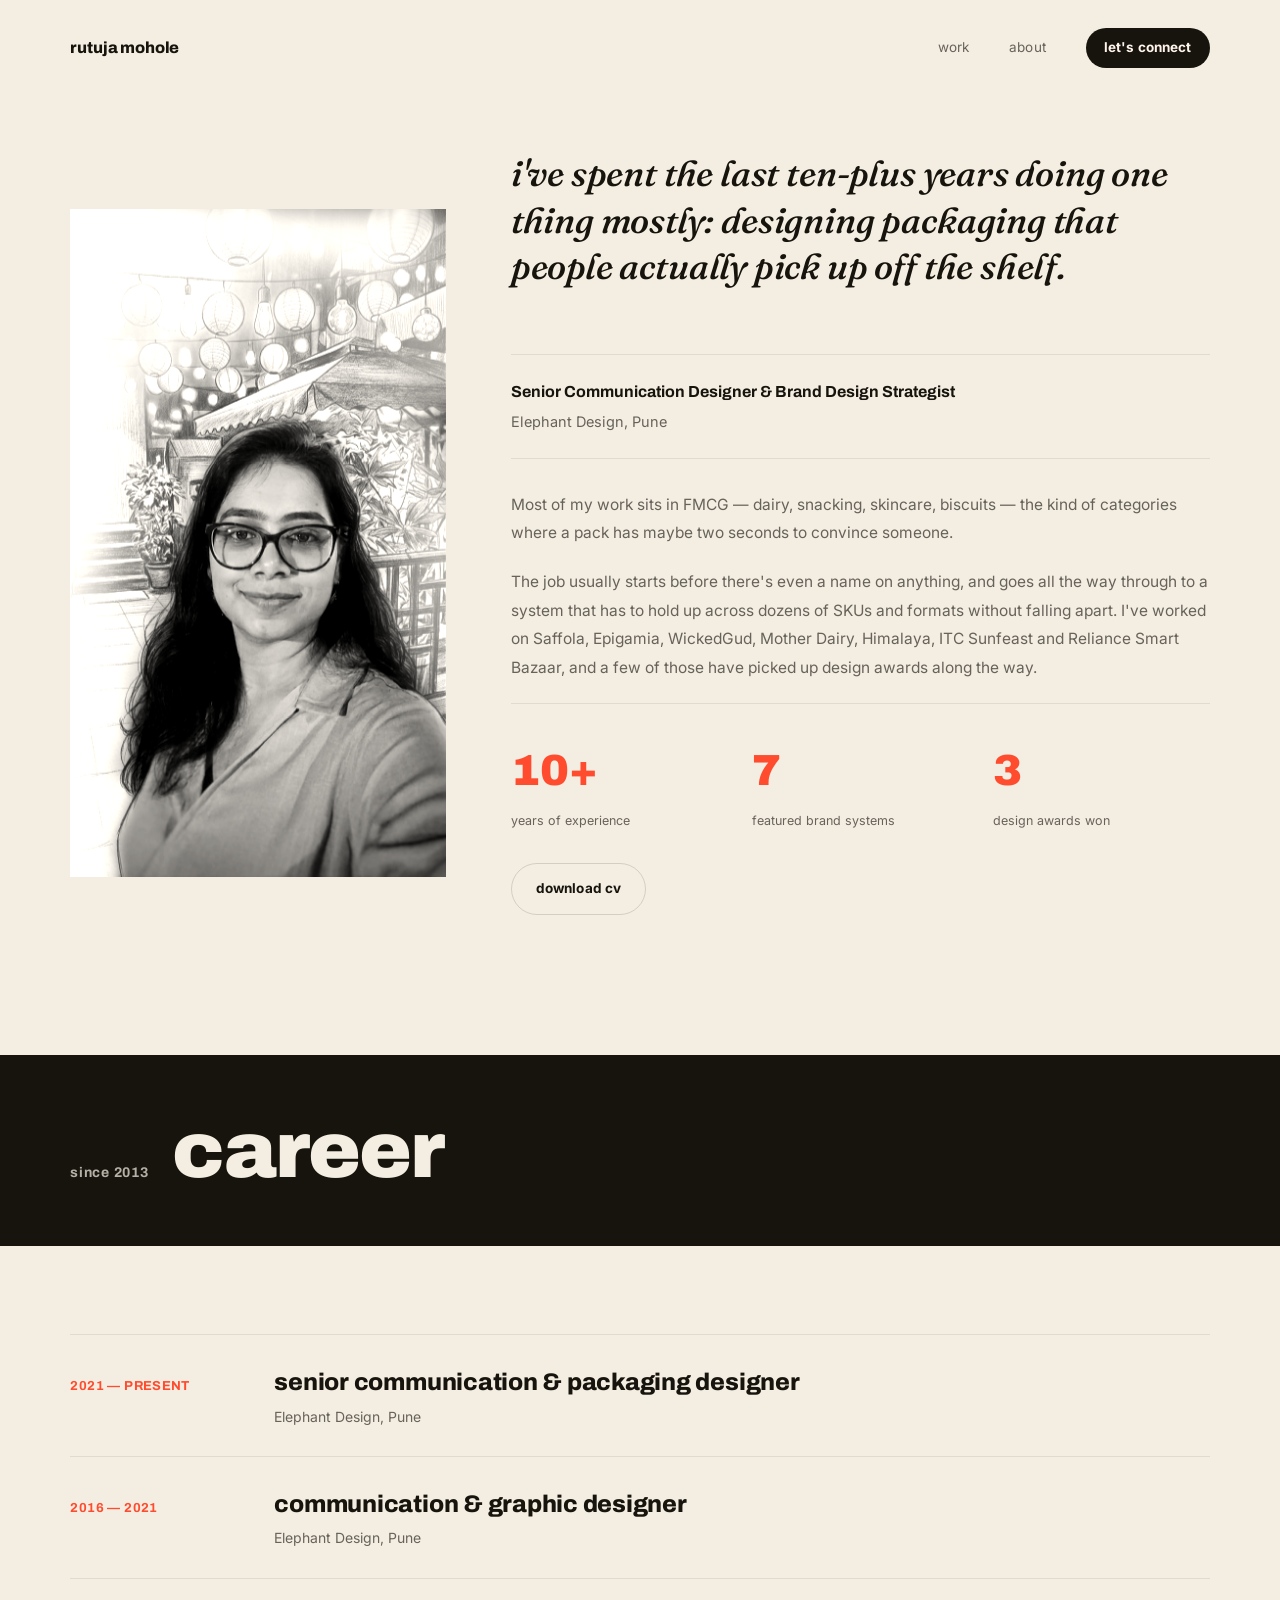
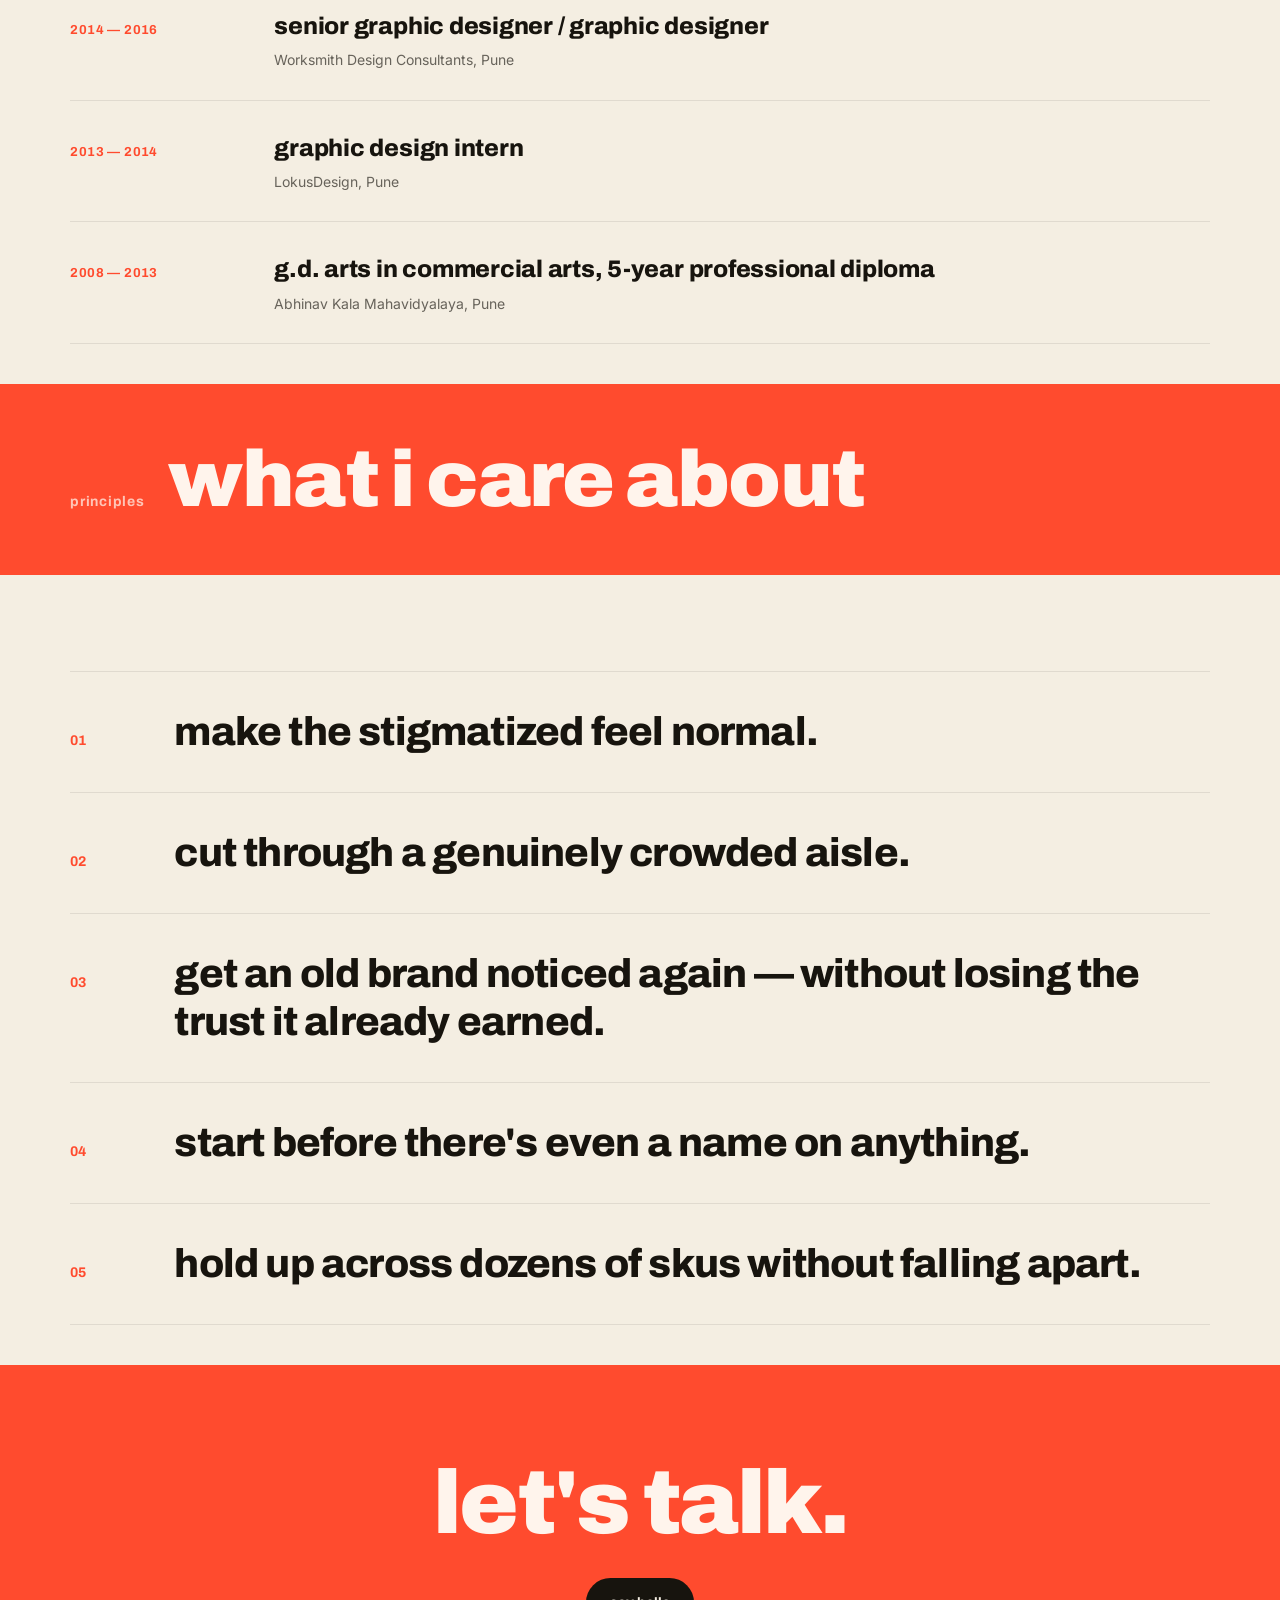
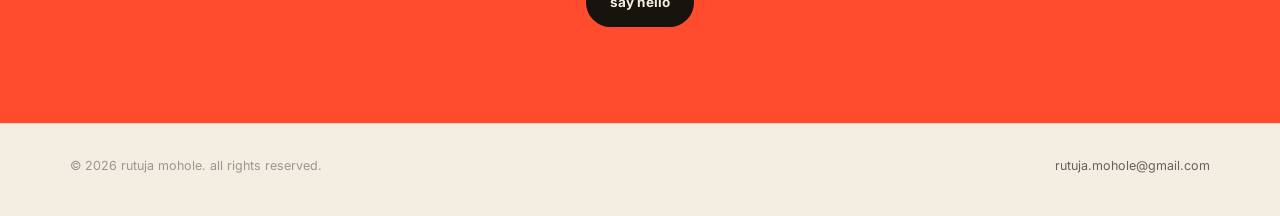
==== about.html @ f8a75605 "Initial commit: portfolio site (PWA, 7 case studies, work/about/contact) 🤖 Generated with Claude Cod" ====
<!DOCTYPE html>
<html lang="en">
<head>
<meta charset="UTF-8">
<meta name="viewport" content="width=device-width, initial-scale=1.0">
<link rel="manifest" href="/manifest.json">
<meta name="theme-color" content="#17140E">
<link rel="icon" href="/icons/favicon-32.png" sizes="32x32" type="image/png">
<link rel="icon" href="/icons/favicon-48.png" sizes="48x48" type="image/png">
<link rel="apple-touch-icon" href="/icons/apple-touch-icon.png">
<meta name="apple-mobile-web-app-capable" content="yes">
<meta name="apple-mobile-web-app-status-bar-style" content="black-translucent">
<meta name="apple-mobile-web-app-title" content="Rutuja Mohole">
<title>About — Rutuja Mohole</title>
<meta name="description" content="Rutuja Mohole is a Senior Communication Designer and Brand Design Strategist at Elephant Design, Pune — ten-plus years designing packaging people actually pick up off the shelf.">
<link rel="stylesheet" href="css/style.css">
</head>
<body>

<nav class="nav">
  <a href="index.html" class="nav-mark">Rutuja Mohole</a>
  <div class="nav-links">
    <a href="work.html">Work</a>
    <a href="about.html">About</a>
    <a href="contact.html" class="cta">Let's Connect</a>
  </div>
  <button class="nav-toggle" aria-label="Menu"><span></span><span></span><span></span></button>
</nav>
<div class="nav-backdrop"></div>

<section class="about" id="about" style="padding-top:150px;">
  <div class="wrap">
    <div class="about-grid">
      <div class="about-portrait reveal" style="aspect-ratio:768/1364;" data-parallax="0.14">
        <img src="media/images/s01_Rutuja_1.png.jpg" alt="Portrait of Rutuja Mohole">
      </div>
      <div class="about-copy">
        <p class="about-lead reveal">i've spent the last ten-plus years doing one thing mostly: designing packaging that people actually pick up off the shelf.</p>

        <div class="career-note reveal">
          <span class="role">Senior Communication Designer &amp; Brand Design Strategist</span>
          <span class="place">Elephant Design, Pune</span>
        </div>

        <div class="about-body reveal">
          <p>Most of my work sits in FMCG — dairy, snacking, skincare, biscuits — the kind of categories where a pack has maybe two seconds to convince someone.</p>
          <p>The job usually starts before there's even a name on anything, and goes all the way through to a system that has to hold up across dozens of SKUs and formats without falling apart. I've worked on Saffola, Epigamia, WickedGud, Mother Dairy, Himalaya, ITC Sunfeast and Reliance Smart Bazaar, and a few of those have picked up design awards along the way.</p>
          <div class="stat-row">
            <div>
              <div class="stat-num">10+</div>
              <div class="stat-label">years of experience</div>
            </div>
            <div>
              <div class="stat-num">7</div>
              <div class="stat-label">featured brand systems</div>
            </div>
            <div>
              <div class="stat-num">3</div>
              <div class="stat-label">design awards won</div>
            </div>
          </div>
          <a href="files/Rutuja-Mohole-CV.pdf" download class="btn btn-ghost reveal" style="margin-top:32px;">download cv</a>
        </div>
      </div>
    </div>
  </div>
</section>

<!-- ===================== CAREER TIMELINE ===================== -->
<div class="chapter-divider reveal breakout" style="--div-bg:var(--ink);--div-ink:var(--paper);">
  <div class="wrap chapter-divider-inner">
    <span class="chapter-num">since 2013</span>
    <span class="chapter-label">career</span>
  </div>
</div>

<section class="career-timeline-section">
  <div class="wrap">
    <div class="career-timeline">
      <div class="career-timeline-item reveal">
        <span class="career-years">2021 — present</span>
        <div>
          <span class="career-role">Senior Communication &amp; Packaging Designer</span>
          <span class="career-place">Elephant Design, Pune</span>
        </div>
      </div>
      <div class="career-timeline-item reveal">
        <span class="career-years">2016 — 2021</span>
        <div>
          <span class="career-role">Communication &amp; Graphic Designer</span>
          <span class="career-place">Elephant Design, Pune</span>
        </div>
      </div>
      <div class="career-timeline-item reveal">
        <span class="career-years">2014 — 2016</span>
        <div>
          <span class="career-role">Senior Graphic Designer / Graphic Designer</span>
          <span class="career-place">Worksmith Design Consultants, Pune</span>
        </div>
      </div>
      <div class="career-timeline-item reveal">
        <span class="career-years">2013 — 2014</span>
        <div>
          <span class="career-role">Graphic Design Intern</span>
          <span class="career-place">LokusDesign, Pune</span>
        </div>
      </div>
      <div class="career-timeline-item reveal">
        <span class="career-years">2008 — 2013</span>
        <div>
          <span class="career-role">G.D. Arts in Commercial Arts, 5-Year Professional Diploma</span>
          <span class="career-place">Abhinav Kala Mahavidyalaya, Pune</span>
        </div>
      </div>
    </div>
  </div>
</section>

<div class="chapter-divider reveal breakout" style="--div-bg:var(--accent);--div-ink:var(--accent-ink);">
  <div class="wrap chapter-divider-inner">
    <span class="chapter-num">principles</span>
    <span class="chapter-label">what i care about</span>
  </div>
</div>

<section class="philosophy">
  <div class="wrap">
    <div class="philosophy-list">
      <div class="philosophy-item reveal">
        <span class="philosophy-index">01</span>
        <span class="philosophy-statement">make the stigmatized feel normal.</span>
      </div>
      <div class="philosophy-item reveal">
        <span class="philosophy-index">02</span>
        <span class="philosophy-statement">cut through a genuinely crowded aisle.</span>
      </div>
      <div class="philosophy-item reveal">
        <span class="philosophy-index">03</span>
        <span class="philosophy-statement">get an old brand noticed again — without losing the trust it already earned.</span>
      </div>
      <div class="philosophy-item reveal">
        <span class="philosophy-index">04</span>
        <span class="philosophy-statement">start before there's even a name on anything.</span>
      </div>
      <div class="philosophy-item reveal">
        <span class="philosophy-index">05</span>
        <span class="philosophy-statement">hold up across dozens of SKUs without falling apart.</span>
      </div>
    </div>
  </div>
</section>

<div class="cta-band reveal">
  <div class="wrap">
    <h2 class="cta-band-title" data-kinetic>let's talk.</h2>
    <a href="contact.html" class="btn btn-primary">say hello</a>
  </div>
</div>

<footer>
  <span>© <span id="year">2026</span> Rutuja Mohole. All rights reserved.</span>
  <a href="mailto:rutuja.mohole@gmail.com">rutuja.mohole@gmail.com</a>
</footer>

<script src="js/main.js"></script>
</body>
</html>
---- css/style.css ----
/* ============ Rutuja Mohole — Portfolio ============ */
/* Editorial brand-studio system: oversized Archivo Black statements paired
   with Fraunces serif for editorial copy, on a warm-paper resting base,
   punctuated by one confident accent (vermillion) sitewide + one deep,
   saturated accent per case study. Strict grid, broken once per page.
   Minimal image chrome — the work is the hero. */

@import url('https://fonts.googleapis.com/css2?family=Archivo:wght@500;600;700;800;900&family=Fraunces:ital,opsz,wght@0,9..144,400;0,9..144,500;0,9..144,600;1,9..144,400;1,9..144,500&family=Inter:wght@400;500;600;700&display=swap');

@view-transition{ navigation: auto; }
::view-transition-old(root), ::view-transition-new(root){
  animation-duration:.55s;
  animation-timing-function:cubic-bezier(.65,0,.35,1);
}

:root{
  --paper: #F4EEE2;
  --paper-deep: #EAE1CC;
  --ink: #17140E;
  --ink-dim: rgba(23,20,14,0.64);
  --ink-faint: rgba(23,20,14,0.40);
  --line: rgba(23,20,14,0.15);
  --line-soft: rgba(23,20,14,0.09);
  --accent: #FF4B2E;
  --accent-ink: #FFF4EC;
  --on-accent: #17140E;

  --display: 'Archivo', 'Inter', -apple-system, sans-serif;
  --serif: 'Fraunces', Georgia, serif;
  --sans: 'Inter', -apple-system, BlinkMacSystemFont, 'Segoe UI', sans-serif;

  --maxw: 1360px;
  --edge: clamp(24px, 5.5vw, 80px);

  /* case-study pages override this */
  --case-accent: var(--accent);
}

*{margin:0;padding:0;box-sizing:border-box;}

html{scroll-behavior:smooth;}

body{
  background:var(--paper);
  color:var(--ink);
  font-family:var(--sans);
  font-size:16px;
  line-height:1.6;
  -webkit-font-smoothing:antialiased;
  overflow-x:hidden;
}

img{display:block;max-width:100%;height:auto;}
a{color:inherit;text-decoration:none;}

::selection{background:var(--accent);color:var(--accent-ink);}

/* Keyboard focus — visible everywhere, invisible for mouse/touch users */
a:focus-visible,
button:focus-visible{
  outline:2px solid var(--accent);
  outline-offset:3px;
  border-radius:2px;
}
.work-card:focus-visible{outline:none;}
.work-card:focus-visible .work-thumb{outline:2px solid var(--accent);outline-offset:3px;}

.wrap{
  max-width:var(--maxw);
  margin:0 auto;
  padding-left:var(--edge);
  padding-right:var(--edge);
}

/* Grid-break utility: bleed an element to the true viewport edge,
   deliberately breaking the column discipline everywhere else respects. */
.breakout{
  width:100vw;
  margin-left:calc(50% - 50vw);
  margin-right:calc(50% - 50vw);
}

.eyebrow{
  font-family:var(--sans);
  font-size:12px;
  letter-spacing:0.18em;
  text-transform:uppercase;
  color:var(--ink-faint);
  font-weight:600;
}

/* ---------- Kinetic type entrance ---------- */
.kinetic-word{display:inline-block;overflow:hidden;vertical-align:top;}
.kinetic-word .kinetic-inner{
  display:inline-block;
  transform:translateY(112%);
  transition:transform .95s cubic-bezier(.16,.84,.44,1);
  will-change:transform;
}
.kinetic.in .kinetic-word:nth-child(1) .kinetic-inner{transition-delay:.02s;}
.kinetic.in .kinetic-word:nth-child(2) .kinetic-inner{transition-delay:.08s;}
.kinetic.in .kinetic-word:nth-child(3) .kinetic-inner{transition-delay:.14s;}
.kinetic.in .kinetic-word:nth-child(4) .kinetic-inner{transition-delay:.20s;}
.kinetic.in .kinetic-word:nth-child(5) .kinetic-inner{transition-delay:.26s;}
.kinetic.in .kinetic-word:nth-child(6) .kinetic-inner{transition-delay:.32s;}
.kinetic.in .kinetic-word:nth-child(7) .kinetic-inner{transition-delay:.38s;}
.kinetic.in .kinetic-word:nth-child(8) .kinetic-inner{transition-delay:.44s;}
.kinetic.in .kinetic-word:nth-child(9) .kinetic-inner{transition-delay:.50s;}
.kinetic.in .kinetic-word .kinetic-inner{transform:translateY(0);}

/* ---------- Nav ---------- */
.nav{
  position:fixed;
  top:0;left:0;right:0;
  z-index:100;
  display:flex;
  align-items:center;
  justify-content:space-between;
  padding:28px var(--edge);
  transition:background .35s ease, border-color .35s ease, padding .35s ease;
  border-bottom:1px solid transparent;
}
.nav.scrolled{
  background:rgba(244,238,226,0.88);
  backdrop-filter:blur(14px);
  -webkit-backdrop-filter:blur(14px);
  border-bottom-color:var(--line);
  padding-top:18px;
  padding-bottom:18px;
}
.nav-mark{
  font-family:var(--display);
  font-size:16px;
  font-weight:800;
  letter-spacing:-0.01em;
  text-transform:lowercase;
}
.nav-links{
  display:flex;
  gap:40px;
  align-items:center;
}
.nav-links a{
  font-size:13.5px;
  letter-spacing:0.01em;
  text-transform:lowercase;
  color:var(--ink-dim);
  position:relative;
  padding:4px 0;
  transition:color .25s ease;
}
.nav-links a:hover{color:var(--ink);}
.nav-links a.cta{
  color:var(--accent-ink);
  font-weight:700;
  background:var(--ink);
  padding:9px 18px;
  border-radius:100px;
  transition:background .25s ease, transform .25s ease;
}
.nav-links a.cta:hover{background:var(--accent);transform:translateY(-1px);}
.nav-toggle{display:none;}

/* ---------- Hero ---------- */
.hero{
  position:relative;
  padding-top:196px;
  padding-bottom:88px;
  overflow:hidden;
}
.hero .wrap{
  display:flex;
  flex-direction:column;
}
.hero-copy .eyebrow{margin-bottom:26px;}
.hero-name{
  font-family:var(--display);
  font-weight:900;
  text-transform:lowercase;
  font-size:clamp(64px, 13vw, 208px);
  line-height:0.84;
  letter-spacing:-0.035em;
  margin-bottom:44px;
  /* grid-break #1: the wordmark bleeds past the column that governs
     every other element on the page. */
}
.hero-name em{font-style:normal;color:var(--accent);}
.hero-tagline-row{
  display:flex;
  justify-content:space-between;
  align-items:flex-end;
  gap:32px;
  flex-wrap:wrap;
  padding-bottom:8px;
}
.hero-role{
  font-size:clamp(15px, 1.5vw, 18px);
  color:var(--ink);
  max-width:34ch;
}
.hero-intro{
  font-family:var(--serif);
  font-style:italic;
  font-size:clamp(17px, 1.7vw, 21px);
  color:var(--ink-dim);
  max-width:32ch;
  line-height:1.5;
  text-align:right;
}
.hero-actions{
  display:flex;
  gap:16px;
  align-items:center;
  flex-wrap:wrap;
}
.btn{
  display:inline-flex;
  align-items:center;
  gap:8px;
  font-size:13.5px;
  font-weight:700;
  letter-spacing:0.01em;
  text-transform:lowercase;
  padding:14px 24px;
  border-radius:100px;
  transition:background .25s ease, color .25s ease, transform .25s ease, border-color .25s ease;
}
.btn-primary{background:var(--ink);color:var(--paper);}
.btn-primary:hover{background:var(--accent);color:var(--accent-ink);transform:translateY(-1px);}
.btn-ghost{background:transparent;color:var(--ink);border:1px solid var(--line);}
.btn-ghost:hover{border-color:var(--ink);}

.scroll-cue{display:none;}

/* ---------- Logos strip ---------- */
.logos{
  padding:64px 0;
  border-top:1px solid var(--line-soft);
  border-bottom:1px solid var(--line-soft);
}
.logos .wrap > p{
  text-align:center;
  margin-bottom:32px;
}
.logo-grid{
  display:grid;
  grid-template-columns:repeat(6, 1fr);
  gap:0;
  align-items:center;
  justify-items:center;
}
.logo-grid img{
  filter:grayscale(1) brightness(1.5) contrast(0.9);
  opacity:0.5;
  max-height:34px;
  width:auto;
  transition:opacity .3s ease, filter .3s ease;
}
.logo-grid img:hover{opacity:0.9;filter:grayscale(0) brightness(1);}

/* ---------- Chapter dividers (full-bleed color-blocked section breaks) --- */
.chapter-divider{
  background:var(--div-bg, var(--accent));
  color:var(--div-ink, var(--accent-ink));
  padding:56px 0;
  overflow:hidden;
}
.chapter-divider-inner{
  display:flex;
  align-items:baseline;
  gap:24px;
  flex-wrap:wrap;
}
.chapter-num{
  font-family:var(--display);
  font-weight:700;
  font-size:14px;
  letter-spacing:0.05em;
  opacity:0.72;
}
.chapter-label{
  font-family:var(--display);
  font-weight:900;
  text-transform:lowercase;
  font-size:clamp(38px, 6.2vw, 92px);
  line-height:1;
  letter-spacing:-0.02em;
}

/* ---------- Section shells ---------- */
section{position:relative;}
.section-head{
  display:flex;
  justify-content:space-between;
  align-items:flex-end;
  gap:24px;
  margin-bottom:56px;
  flex-wrap:wrap;
}
.section-title{
  font-family:var(--display);
  font-weight:900;
  text-transform:lowercase;
  font-size:clamp(34px, 4.6vw, 60px);
  letter-spacing:-0.025em;
  line-height:1.0;
}
.section-sub{
  font-family:var(--serif);
  font-style:italic;
  color:var(--ink-dim);
  max-width:42ch;
  font-size:17px;
  line-height:1.5;
}

/* ---------- Work grid (masonry) ---------- */
.work-index{padding:88px 0 40px;}
.work-grid{
  column-count:2;
  column-gap:32px;
}
.work-card{
  display:block;
  break-inside:avoid;
  margin-bottom:52px;
  cursor:pointer;
}
.work-thumb{
  position:relative;
  width:100%;
  overflow:hidden;
  background:var(--paper-deep);
}
.work-thumb img{
  width:100%;height:100%;object-fit:cover;
  transition:transform .7s cubic-bezier(.16,.84,.44,1);
}
.work-card:hover .work-thumb img{transform:scale(1.035);}
.work-cap{
  display:flex;
  justify-content:space-between;
  align-items:baseline;
  gap:16px;
  margin-top:16px;
  padding-bottom:16px;
  border-bottom:1px solid var(--line-soft);
}
.work-title{
  font-family:var(--display);
  font-weight:700;
  font-size:16px;
  text-transform:lowercase;
  color:var(--ink);
  display:inline-flex;
  align-items:center;
  gap:8px;
}
.work-title::after{
  content:'→';
  opacity:0;
  transform:translateX(-4px);
  transition:opacity .25s ease, transform .25s ease;
  color:var(--accent);
}
.work-card:hover .work-title::after{opacity:1;transform:translateX(0);}
.work-role{
  font-size:12px;
  color:var(--ink-faint);
  text-align:right;
  white-space:nowrap;
}
.work-num{display:none;}
.work-tags{display:none;}
.work-main{display:contents;}

/* ---------- Case study ---------- */
.case{
  padding:0;
}
.case-continued{
  padding:64px 0 140px;
}
.case-head{
  display:grid;
  grid-template-columns:1fr 1fr;
  gap:60px;
  margin-bottom:72px;
}
.case-id{
  display:flex;align-items:center;gap:14px;
  margin-bottom:28px;
}
.case-id .num{
  font-family:var(--display);
  font-size:14px;
  font-weight:700;
  color:var(--case-accent, var(--accent));
}
.case-meta{
  display:flex;
  gap:10px;
  flex-wrap:wrap;
  margin-bottom:24px;
}
.case-title{
  font-family:var(--display);
  font-weight:900;
  text-transform:lowercase;
  font-size:clamp(38px, 5.6vw, 76px);
  line-height:0.98;
  letter-spacing:-0.03em;
  margin-bottom:22px;
}
.case-company{
  color:var(--ink-dim);
  font-size:14.5px;
  margin-bottom:8px;
}
.case-award{
  display:inline-flex;
  align-items:center;
  gap:8px;
  font-size:12.5px;
  font-weight:600;
  color:var(--case-accent, var(--accent));
  border:1px solid currentColor;
  padding:7px 14px;
  border-radius:100px;
  margin-top:14px;
}
.case-facts{
  display:grid;
  grid-template-columns:1fr 1fr;
  gap:24px;
  align-content:start;
}
.fact-label{
  font-size:11.5px;
  letter-spacing:0.1em;
  text-transform:uppercase;
  color:var(--ink-faint);
  margin-bottom:8px;
}
.fact-value{
  font-size:15px;
  color:var(--ink);
  line-height:1.5;
}

.case-copy{
  display:grid;
  grid-template-columns:1fr 1fr;
  gap:64px;
  margin-bottom:72px;
  padding-top:52px;
  border-top:1px solid var(--line-soft);
}
.copy-block h4{
  font-family:var(--display);
  font-weight:800;
  text-transform:lowercase;
  font-size:17px;
  margin-bottom:16px;
  color:var(--case-accent, var(--accent));
}
.copy-block p{
  font-family:var(--serif);
  color:var(--ink);
  font-size:18px;
  line-height:1.6;
}

.case-media{
  margin-bottom:72px;
}
.media-row{
  display:grid;
  align-items:start;
  gap:24px;
  margin-bottom:24px;
}
.media-row.g1{grid-template-columns:1fr;}
.media-row.g2{grid-template-columns:1fr 1fr;}
.media-row.g3{grid-template-columns:1fr 1fr 1fr;}
.media-row.g2-wide{grid-template-columns:1.4fr 1fr;}
.media-item{
  overflow:hidden;
  background:var(--paper-deep);
}
.media-item img, .media-item video{
  width:100%;height:100%;object-fit:cover;
  display:block;
}
.media-item.tall{aspect-ratio: 4/5;}
.media-item.wide{aspect-ratio: 16/9;}
.media-item.square{aspect-ratio: 1/1;}
.media-item.portrait{max-width:380px;margin:0 auto;}
/* grid-break: one hero image per case study bleeds edge-to-edge, like a
   magazine spread's opening plate — true viewport-width, no gutter. */
.media-row.breakout{
  width:100vw;
  margin-left:calc(50% - 50vw);
  margin-right:calc(50% - 50vw);
}
.media-cap{
  font-family:var(--sans);
  font-size:11.5px;
  letter-spacing:0.03em;
  text-transform:uppercase;
  font-weight:600;
  color:var(--ink-faint);
  margin-top:12px;
}

.case-system{
  padding-top:56px;
  display:grid;
  grid-template-columns:0.6fr 1.4fr;
  gap:64px;
}
.system-list{
  display:flex;
  flex-direction:column;
  gap:26px;
}
.system-item{
  padding-left:24px;
  border-left:2px solid var(--case-accent, var(--accent));
  position:relative;
}
.system-item strong{
  display:block;
  font-family:var(--display);
  color:var(--ink);
  font-weight:700;
  font-size:15.5px;
  margin-bottom:7px;
}
.system-item span{
  color:var(--ink-dim);
  font-size:14.5px;
  line-height:1.7;
}

.case-footer{
  display:flex;
  justify-content:space-between;
  align-items:center;
  margin-top:64px;
  padding-top:28px;
  border-top:1px solid var(--line-soft);
}
.case-footer a{
  font-size:13.5px;
  font-weight:600;
  text-transform:lowercase;
  color:var(--ink-dim);
  display:inline-flex;align-items:center;gap:8px;
  transition:color .2s ease;
}
.case-footer a:hover{color:var(--case-accent, var(--accent));}

/* ---------- About ---------- */
.about{padding:0 0 140px;}
.about-grid{
  display:grid;
  grid-template-columns:0.7fr 1.3fr;
  gap:64px;
  align-items:start;
}
.about-portrait{
  overflow:hidden;
  background:var(--paper-deep);
}
.about-portrait img{
  width:100%;height:100%;object-fit:cover;
  filter:grayscale(1) sepia(0.12) contrast(1.08) brightness(1.02);
}
.about-copy{
  display:flex;
  flex-direction:column;
}
.about-lead{
  font-family:var(--serif);
  font-style:italic;
  font-weight:500;
  font-size:clamp(24px, 2.8vw, 36px);
  line-height:1.3;
  letter-spacing:-0.005em;
  margin-bottom:32px;
}
.about-body p{
  color:var(--ink-dim);
  font-size:15.5px;
  line-height:1.85;
  margin-bottom:20px;
}
.stat-row{
  display:grid;
  grid-template-columns:repeat(3,1fr);
  gap:24px;
  margin-top:16px;
  padding-top:32px;
  border-top:1px solid var(--line-soft);
}
.stat-num{
  font-family:var(--display);
  font-weight:900;
  font-size:clamp(30px,3.4vw,44px);
  color:var(--accent);
  margin-bottom:6px;
}
.stat-label{
  font-size:12.5px;
  text-transform:lowercase;
  color:var(--ink-dim);
}

/* ---------- Contact ---------- */
.contact{
  padding:0 0 110px;
  text-align:center;
}
.contact-title{
  font-family:var(--display);
  font-weight:900;
  text-transform:lowercase;
  font-size:clamp(48px, 9.5vw, 148px);
  line-height:0.9;
  letter-spacing:-0.035em;
  margin-bottom:32px;
}
.contact-title em{font-style:normal;color:var(--accent);}
.contact-sub{
  font-family:var(--serif);
  font-style:italic;
  color:var(--ink-dim);
  max-width:44ch;
  margin:0 auto 48px;
  font-size:19px;
  line-height:1.5;
}
.contact-links{
  display:flex;
  gap:18px;
  justify-content:center;
  flex-wrap:wrap;
  margin-bottom:20px;
}
.contact-email{
  font-family:var(--display);
  font-weight:700;
  font-size:clamp(19px,2.2vw,26px);
  border-bottom:2px solid var(--ink);
  padding-bottom:6px;
  transition:border-color .3s ease, color .3s ease;
}
.contact-email:hover{border-color:var(--accent);color:var(--accent);}

footer{
  padding:32px var(--edge) 40px;
  display:flex;
  justify-content:space-between;
  align-items:center;
  border-top:1px solid var(--line-soft);
  color:var(--ink-faint);
  font-size:12.5px;
  text-transform:lowercase;
  flex-wrap:wrap;
  gap:12px;
}
footer a{color:var(--ink-dim);}
footer a:hover{color:var(--ink);}

/* ---------- Positioning strip (full-bleed statement band) ---------- */
.positioning-strip{
  background:var(--ink);
  color:var(--paper);
  padding:72px 0;
}
.positioning-strip p{
  font-family:var(--serif);
  font-style:italic;
  font-weight:500;
  font-size:clamp(22px, 3.2vw, 42px);
  line-height:1.35;
  max-width:22ch;
}

/* ---------- Selected work — large full-bleed single-column tiles ---------- */
.featured-work{padding:96px 0 40px;}
.featured-list{display:flex;flex-direction:column;gap:88px;}
.featured-item{display:block;}
.featured-thumb{
  overflow:hidden;
  background:var(--paper-deep);
  margin-bottom:20px;
}
.featured-thumb img{
  width:100%;height:100%;object-fit:cover;
  transition:transform .8s cubic-bezier(.16,.84,.44,1);
}
.featured-item:hover .featured-thumb img{transform:scale(1.02);}
.featured-cap{
  display:flex;
  justify-content:space-between;
  align-items:baseline;
  gap:20px;
  flex-wrap:wrap;
}
.featured-title{
  font-family:var(--display);
  font-weight:900;
  text-transform:lowercase;
  font-size:clamp(24px, 3vw, 40px);
  letter-spacing:-0.02em;
  display:inline-flex;align-items:center;gap:14px;
}
.featured-title::after{
  content:'→';
  color:var(--accent);
  opacity:0;
  transform:translateX(-6px);
  transition:opacity .25s ease, transform .25s ease;
}
.featured-item:hover .featured-title::after{opacity:1;transform:translateX(0);}
.featured-outcome{
  font-family:var(--serif);
  font-style:italic;
  color:var(--ink-dim);
  font-size:16px;
  max-width:38ch;
  text-align:right;
}
.view-all-work{
  display:inline-flex;
  align-items:center;
  gap:10px;
  margin-top:56px;
  font-family:var(--display);
  font-weight:700;
  text-transform:lowercase;
  font-size:15px;
}
.view-all-work::after{content:'→';color:var(--accent);transition:transform .2s ease;}
.view-all-work:hover::after{transform:translateX(4px);}

/* ---------- Philosophy statements (big type principles) ---------- */
.philosophy{padding:96px 0 40px;}
.philosophy-list{
  display:flex;
  flex-direction:column;
}
.philosophy-item{
  display:grid;
  grid-template-columns:80px 1fr;
  gap:24px;
  padding:36px 0;
  border-top:1px solid var(--line-soft);
  align-items:baseline;
}
.philosophy-list .philosophy-item:last-child{border-bottom:1px solid var(--line-soft);}
.philosophy-index{
  font-family:var(--display);
  font-weight:700;
  font-size:14px;
  color:var(--case-accent, var(--accent));
}
.philosophy-statement{
  font-family:var(--display);
  font-weight:800;
  text-transform:lowercase;
  font-size:clamp(24px, 3.4vw, 40px);
  letter-spacing:-0.02em;
  line-height:1.2;
}

/* ---------- Work index (dedicated page) outcome captions ---------- */
.work-outcome{
  font-family:var(--serif);
  font-style:italic;
  color:var(--ink-dim);
  font-size:14.5px;
  margin-top:6px;
  display:block;
}

/* ---------- About page: career note ---------- */
.career-note{
  display:flex;
  flex-direction:column;
  gap:6px;
  padding:24px 0;
  margin:32px 0;
  border-top:1px solid var(--line-soft);
  border-bottom:1px solid var(--line-soft);
}
.career-note .role{font-family:var(--display);font-weight:700;font-size:16px;}
.career-note .place{color:var(--ink-dim);font-size:14.5px;}

/* ---------- About page: condensed career timeline ---------- */
.career-timeline-section{padding:88px 0 40px;}
.career-timeline{display:flex;flex-direction:column;}
.career-timeline-item{
  display:grid;
  grid-template-columns:180px 1fr;
  gap:24px;
  padding:28px 0;
  border-top:1px solid var(--line-soft);
  align-items:baseline;
}
.career-timeline .career-timeline-item:last-child{border-bottom:1px solid var(--line-soft);}
.career-years{
  font-family:var(--display);
  font-weight:700;
  font-size:13px;
  letter-spacing:0.03em;
  color:var(--accent);
  text-transform:uppercase;
}
.career-role{
  display:block;
  font-family:var(--display);
  font-weight:800;
  text-transform:lowercase;
  font-size:clamp(18px, 2vw, 24px);
  letter-spacing:-0.01em;
  margin-bottom:4px;
}
.career-place{display:block;color:var(--ink-dim);font-size:14px;}

/* ---------- Final CTA band (full-bleed, high contrast) ---------- */
.cta-band{
  background:var(--accent);
  color:var(--accent-ink);
  padding:96px 0;
  text-align:center;
}
.cta-band-title{
  font-family:var(--display);
  font-weight:900;
  text-transform:lowercase;
  font-size:clamp(40px, 7vw, 96px);
  line-height:0.94;
  letter-spacing:-0.03em;
  margin-bottom:32px;
}
.cta-band .btn-primary{background:var(--ink);color:var(--paper);}
.cta-band .btn-primary:hover{background:var(--paper);color:var(--ink);}

/* ---------- reveal animation ---------- */
.reveal{
  opacity:0;
  transform:translateY(30px);
  transition:opacity .85s cubic-bezier(.16,.84,.44,1), transform .85s cubic-bezier(.16,.84,.44,1);
}
.reveal.in{opacity:1;transform:translateY(0);}

/* ---------- parallax ---------- */
[data-parallax]{will-change:transform;}

/* ---------- Responsive ---------- */
@media (max-width: 980px){
  .nav-backdrop{
    position:fixed;
    inset:0;
    background:rgba(23,20,14,0.32);
    opacity:0;
    pointer-events:none;
    transition:opacity .35s ease;
    z-index:99;
  }
  .nav-backdrop.open{opacity:1;pointer-events:auto;}
  .nav-links{
    position:fixed;
    top:0;right:0;bottom:0;
    height:100vh;
    height:100dvh;
    width:min(320px,80vw);
    background:var(--ink);
    flex-direction:column;
    justify-content:center;
    align-items:flex-start;
    padding:40px;
    gap:22px;
    transform:translateX(100%);
    transition:transform .4s cubic-bezier(.16,.84,.44,1);
    box-shadow:-24px 0 60px rgba(23,20,14,0.18);
    z-index:105;
  }
  .nav-links.open{transform:translateX(0);}
  .nav-links a{
    color:rgba(244,238,226,0.7);
    font-family:var(--display);
    font-weight:700;
    font-size:20px;
  }
  .nav-links a:hover{color:var(--paper);}
  .nav-links a.cta{
    background:var(--accent);
    color:var(--accent-ink);
    font-size:14px;
  }
  .nav-links a.cta:hover{background:var(--paper);color:var(--ink);}
  .nav-toggle{
    display:flex;
    flex-direction:column;
    justify-content:center;
    gap:5px;
    width:26px;
    height:26px;
    z-index:110;
    background:transparent;
    border:none;
    padding:0;
    cursor:pointer;
    appearance:none;
    -webkit-appearance:none;
  }
  .nav-toggle span{height:1.5px;width:100%;background:var(--ink);display:block;transition:background .2s ease;}
  .nav-links.open ~ .nav-toggle span{background:var(--paper);}

  .hero{padding-top:150px;}
  .hero-tagline-row{flex-direction:column;align-items:flex-start;gap:16px;}
  .hero-intro{text-align:left;}
  .logo-grid{grid-template-columns:repeat(3,1fr);row-gap:28px;}
  .work-grid{column-count:1;}
  .chapter-label{font-size:clamp(30px,10vw,52px);}
  .case-head{grid-template-columns:1fr;gap:30px;}
  .case-copy{grid-template-columns:1fr;gap:34px;}
  .case-system{grid-template-columns:1fr;gap:30px;}
  .media-row.g2,.media-row.g3,.media-row.g2-wide{grid-template-columns:1fr;}
  .about-grid{grid-template-columns:1fr;gap:36px;}
  .about-portrait{max-width:280px;}
  .stat-row{grid-template-columns:1fr 1fr;}
  .featured-cap{flex-direction:column;align-items:flex-start;gap:8px;}
  .featured-outcome{text-align:left;}
  .philosophy-item{grid-template-columns:1fr;gap:8px;}
  .career-timeline-item{grid-template-columns:1fr;gap:6px;}
}
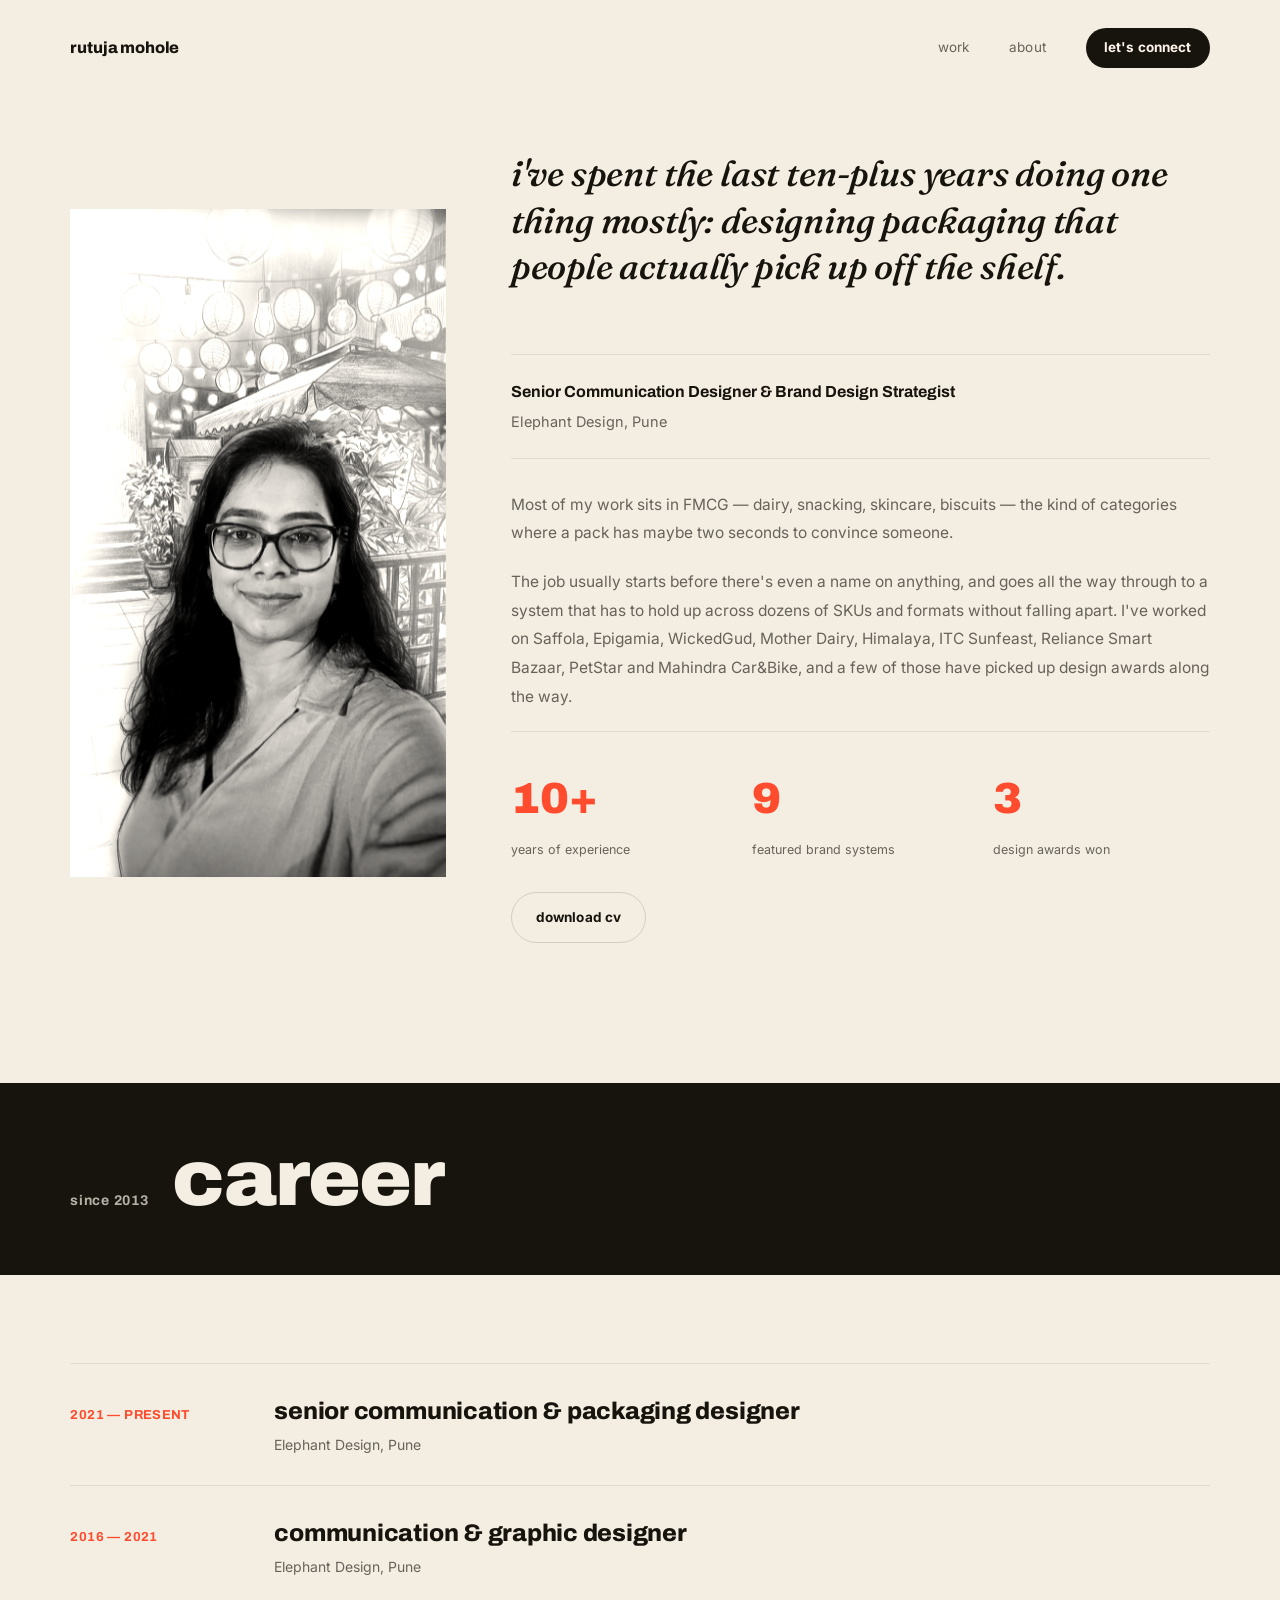
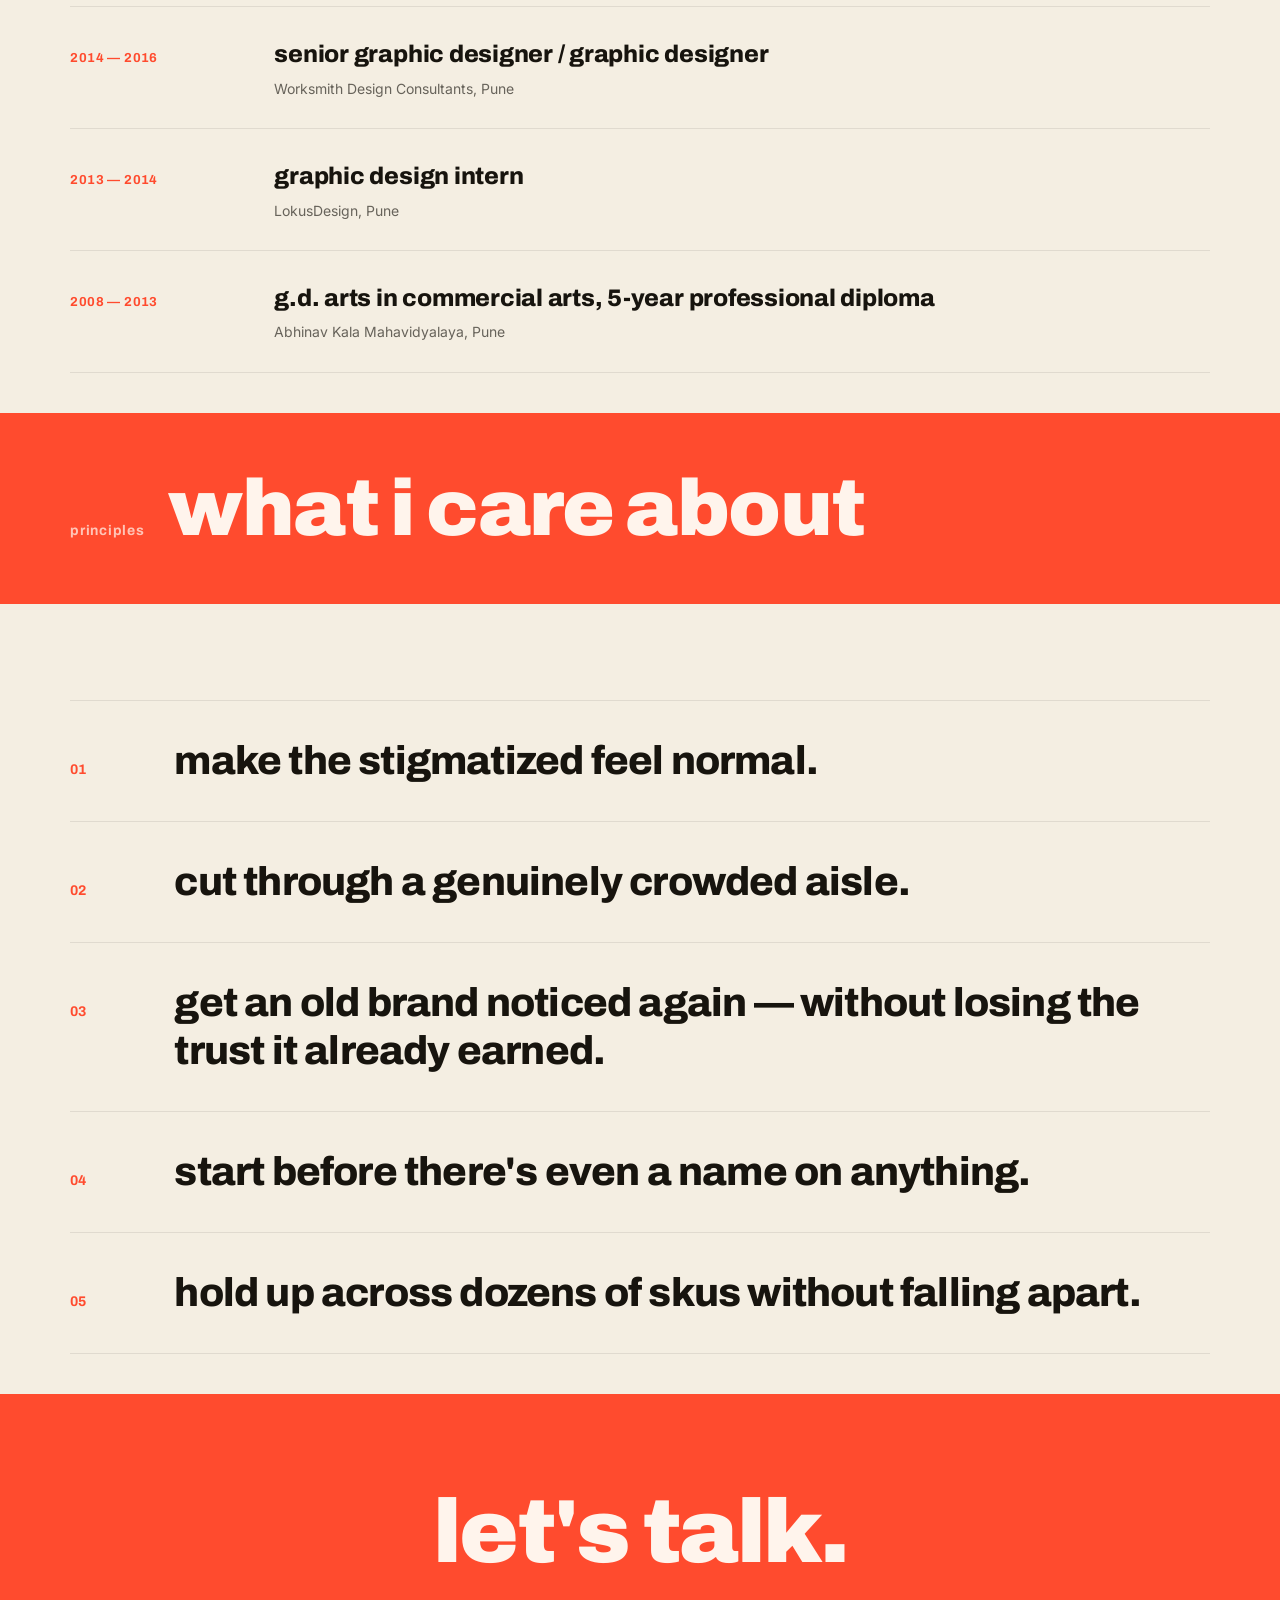
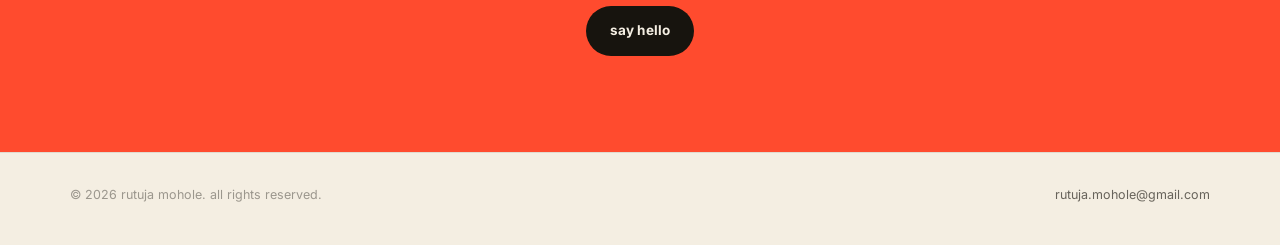
==== commit 28aff2fe: "Add PetStar and Mahindra Car&Bike case studies (now 9 total) - PetStar: packaging + system design fo" ====
--- a/about.html
+++ b/about.html
@@ -44,14 +44,14 @@
 
         <div class="about-body reveal">
           <p>Most of my work sits in FMCG — dairy, snacking, skincare, biscuits — the kind of categories where a pack has maybe two seconds to convince someone.</p>
-          <p>The job usually starts before there's even a name on anything, and goes all the way through to a system that has to hold up across dozens of SKUs and formats without falling apart. I've worked on Saffola, Epigamia, WickedGud, Mother Dairy, Himalaya, ITC Sunfeast and Reliance Smart Bazaar, and a few of those have picked up design awards along the way.</p>
+          <p>The job usually starts before there's even a name on anything, and goes all the way through to a system that has to hold up across dozens of SKUs and formats without falling apart. I've worked on Saffola, Epigamia, WickedGud, Mother Dairy, Himalaya, ITC Sunfeast, Reliance Smart Bazaar, PetStar and Mahindra Car&Bike, and a few of those have picked up design awards along the way.</p>
           <div class="stat-row">
             <div>
               <div class="stat-num">10+</div>
               <div class="stat-label">years of experience</div>
             </div>
             <div>
-              <div class="stat-num">7</div>
+              <div class="stat-num">9</div>
               <div class="stat-label">featured brand systems</div>
             </div>
             <div>
--- a/css/style.css
+++ b/css/style.css
@@ -371,6 +371,40 @@
   white-space:nowrap;
 }
 .work-num{display:none;}
+
+/* Discipline category pills — packaging design / identity design / retail */
+.category-tags{
+  display:flex;
+  gap:6px;
+  flex-wrap:wrap;
+  margin-top:10px;
+}
+.category-tag{
+  font-family:var(--sans);
+  font-size:10.5px;
+  letter-spacing:0.05em;
+  text-transform:uppercase;
+  font-weight:700;
+  padding:5px 11px 5px 9px;
+  border-radius:100px;
+  border:1px solid var(--cat-color, var(--line));
+  color:var(--cat-color, var(--ink-dim));
+  white-space:nowrap;
+  display:inline-flex;
+  align-items:center;
+  gap:6px;
+}
+.category-tag::before{
+  content:'';
+  width:6px;height:6px;
+  border-radius:50%;
+  background:var(--cat-color, var(--ink-faint));
+  flex-shrink:0;
+}
+/* One distinct color per discipline, so the tags read apart at a glance */
+.category-tag.cat-packaging{--cat-color:#B7791F;}
+.category-tag.cat-identity{--cat-color:#3550C9;}
+.category-tag.cat-retail{--cat-color:#1F7A5C;}
 .work-tags{display:none;}
 .work-main{display:contents;}
 
@@ -416,6 +450,15 @@
   color:var(--ink-dim);
   font-size:14.5px;
   margin-bottom:8px;
+}
+.case-dek{
+  font-family:var(--serif);
+  font-style:italic;
+  color:var(--ink-dim);
+  font-size:17px;
+  line-height:1.5;
+  max-width:38ch;
+  margin-bottom:20px;
 }
 .case-award{
   display:inline-flex;
@@ -552,14 +595,23 @@
   border-top:1px solid var(--line-soft);
 }
 .case-footer a{
-  font-size:13.5px;
-  font-weight:600;
-  text-transform:lowercase;
-  color:var(--ink-dim);
+  font-size:13px;
+  font-weight:700;
+  font-family:var(--display);
+  text-transform:lowercase;
+  color:var(--ink);
   display:inline-flex;align-items:center;gap:8px;
-  transition:color .2s ease;
-}
-.case-footer a:hover{color:var(--case-accent, var(--accent));}
+  padding:12px 20px;
+  border-radius:100px;
+  border:1px solid var(--line);
+  transition:background .2s ease, color .2s ease, border-color .2s ease, transform .2s ease;
+}
+.case-footer a:hover{
+  background:var(--case-accent, var(--accent));
+  border-color:var(--case-accent, var(--accent));
+  color:var(--accent-ink);
+  transform:translateY(-1px);
+}
 
 /* ---------- About ---------- */
 .about{padding:0 0 140px;}
@@ -703,6 +755,9 @@
 }
 .featured-item:hover .featured-thumb img{transform:scale(1.02);}
 .featured-cap{
+  display:block;
+}
+.featured-cap-row{
   display:flex;
   justify-content:space-between;
   align-items:baseline;
@@ -736,13 +791,45 @@
 .view-all-work{
   display:inline-flex;
   align-items:center;
-  gap:10px;
+  gap:8px;
   margin-top:56px;
   font-family:var(--display);
   font-weight:700;
   text-transform:lowercase;
-  font-size:15px;
-}
+  font-size:14px;
+  padding:13px 24px;
+  border-radius:100px;
+  border:1px solid var(--ink);
+  color:var(--ink);
+  transition:background .25s ease, color .25s ease, transform .25s ease;
+}
+.view-all-work:hover{background:var(--ink);color:var(--paper);transform:translateY(-1px);}
+
+/* "click here to know more" — small persistent link on case-study tiles */
+.know-more-link{
+  display:inline-flex;
+  align-items:center;
+  gap:6px;
+  margin-top:14px;
+  font-family:var(--display);
+  font-weight:700;
+  text-transform:lowercase;
+  font-size:12px;
+  padding:9px 16px;
+  border-radius:100px;
+  border:1px solid var(--case-accent, var(--accent));
+  color:var(--case-accent, var(--accent));
+  transition:background .2s ease, color .2s ease, transform .2s ease;
+}
+.know-more-link::after{content:'→';transition:transform .2s ease;}
+.work-card:hover .know-more-link,
+.featured-item:hover .know-more-link{
+  background:var(--case-accent, var(--accent));
+  color:var(--accent-ink);
+  transform:translateY(-1px);
+}
+.work-card:hover .know-more-link::after,
+.featured-item:hover .know-more-link::after{transform:translateX(3px);}
 .view-all-work::after{content:'→';color:var(--accent);transition:transform .2s ease;}
 .view-all-work:hover::after{transform:translateX(4px);}
 
@@ -784,6 +871,25 @@
   font-size:14.5px;
   margin-top:6px;
   display:block;
+}
+.work-explainer{
+  font-family:var(--sans);
+  color:var(--ink-dim);
+  font-size:13.5px;
+  line-height:1.5;
+  margin-top:8px;
+  max-width:42ch;
+  display:block;
+}
+
+/* Featured-tile equivalent (home page) */
+.featured-explainer{
+  font-family:var(--sans);
+  color:var(--ink-dim);
+  font-size:14px;
+  line-height:1.6;
+  margin-top:8px;
+  max-width:46ch;
 }
 
 /* ---------- About page: career note ---------- */
@@ -934,7 +1040,7 @@
   .about-grid{grid-template-columns:1fr;gap:36px;}
   .about-portrait{max-width:280px;}
   .stat-row{grid-template-columns:1fr 1fr;}
-  .featured-cap{flex-direction:column;align-items:flex-start;gap:8px;}
+  .featured-cap-row{flex-direction:column;align-items:flex-start;gap:8px;}
   .featured-outcome{text-align:left;}
   .philosophy-item{grid-template-columns:1fr;gap:8px;}
   .career-timeline-item{grid-template-columns:1fr;gap:6px;}
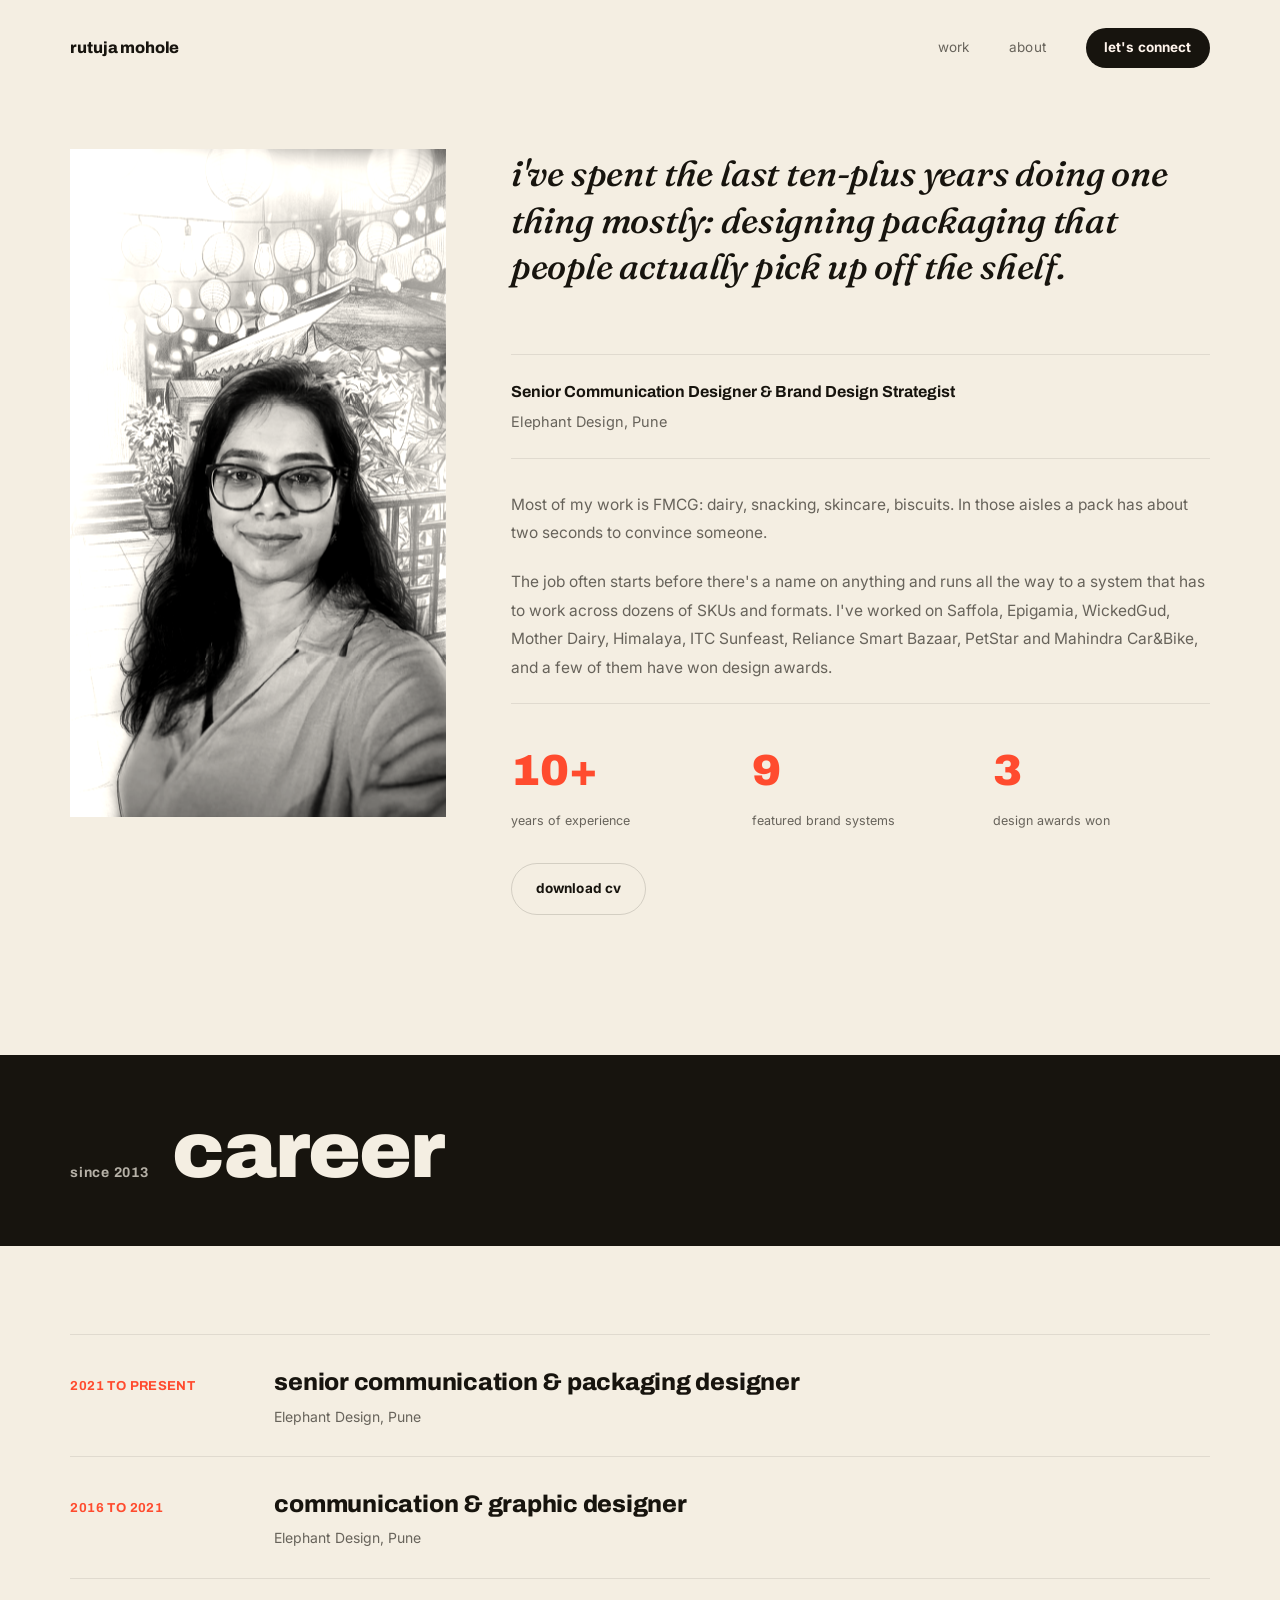
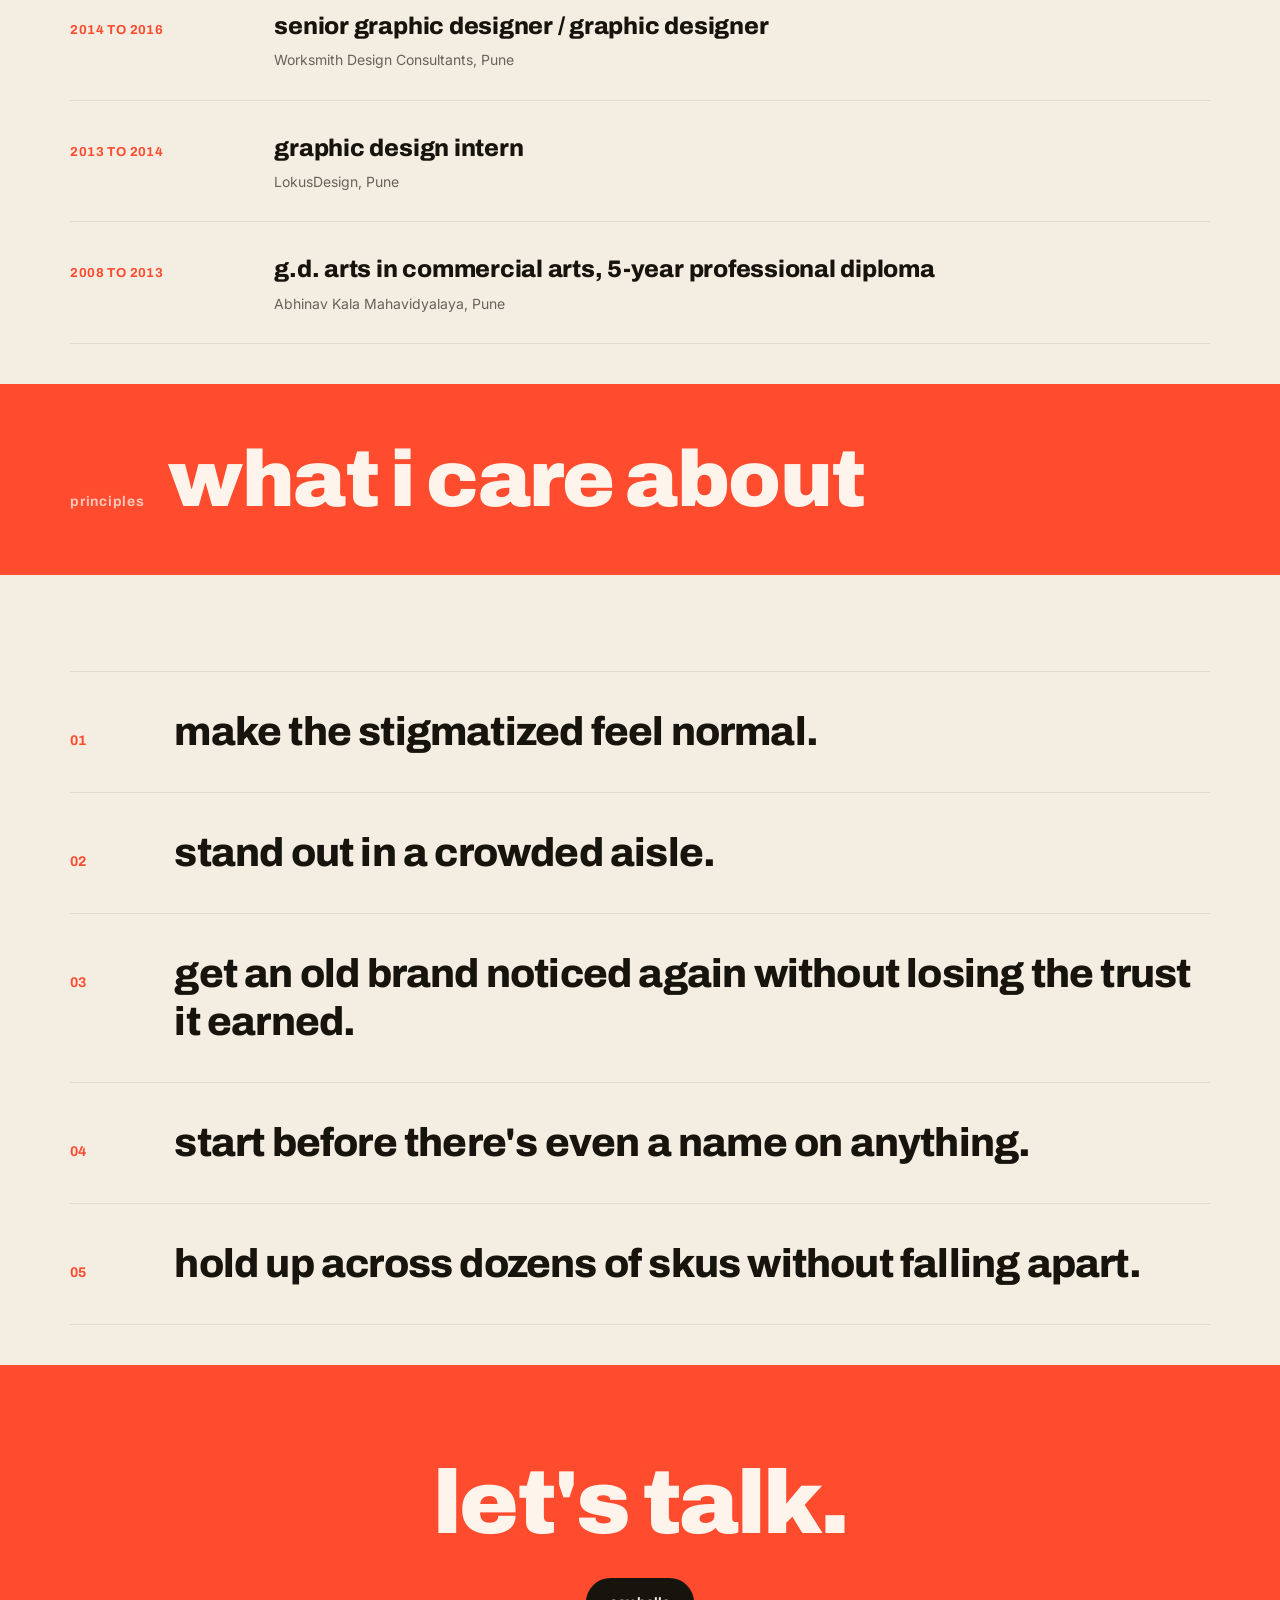
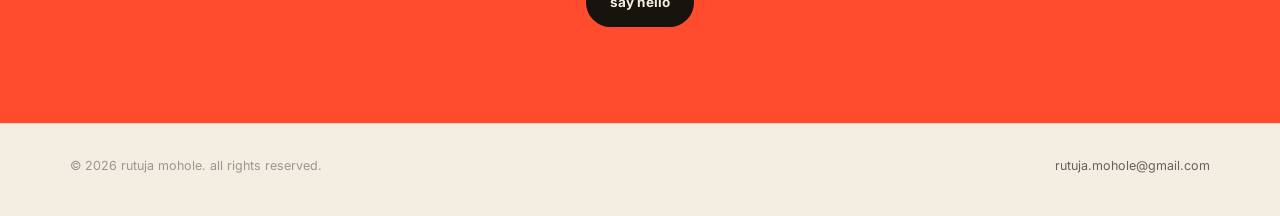
==== commit 8ad23bb3: "Content audit: rewrite copy in a plainer human voice, remove em dashes and AI-sounding phrasing Co-A" ====
--- a/about.html
+++ b/about.html
@@ -11,8 +11,11 @@
 <meta name="apple-mobile-web-app-capable" content="yes">
 <meta name="apple-mobile-web-app-status-bar-style" content="black-translucent">
 <meta name="apple-mobile-web-app-title" content="Rutuja Mohole">
-<title>About — Rutuja Mohole</title>
-<meta name="description" content="Rutuja Mohole is a Senior Communication Designer and Brand Design Strategist at Elephant Design, Pune — ten-plus years designing packaging people actually pick up off the shelf.">
+<title>About | Rutuja Mohole</title>
+<meta name="description" content="Rutuja Mohole is a Senior Communication Designer and Brand Design Strategist at Elephant Design, Pune, with ten-plus years designing packaging people actually pick up off the shelf.">
+<link rel="preconnect" href="https://fonts.googleapis.com">
+<link rel="preconnect" href="https://fonts.gstatic.com" crossorigin>
+<link rel="stylesheet" href="https://fonts.googleapis.com/css2?family=Archivo:wght@500;600;700;800;900&family=Fraunces:ital,opsz,wght@0,9..144,400;0,9..144,500;0,9..144,600;1,9..144,400;1,9..144,500&family=Inter:wght@400;500;600;700&display=swap">
 <link rel="stylesheet" href="css/style.css">
 </head>
 <body>
@@ -32,7 +35,7 @@
   <div class="wrap">
     <div class="about-grid">
       <div class="about-portrait reveal" style="aspect-ratio:768/1364;" data-parallax="0.14">
-        <img src="media/images/s01_Rutuja_1.png.jpg" alt="Portrait of Rutuja Mohole">
+        <img decoding="async" src="media/images/s01_Rutuja_1.png.jpg" alt="Portrait of Rutuja Mohole">
       </div>
       <div class="about-copy">
         <p class="about-lead reveal">i've spent the last ten-plus years doing one thing mostly: designing packaging that people actually pick up off the shelf.</p>
@@ -43,8 +46,8 @@
         </div>
 
         <div class="about-body reveal">
-          <p>Most of my work sits in FMCG — dairy, snacking, skincare, biscuits — the kind of categories where a pack has maybe two seconds to convince someone.</p>
-          <p>The job usually starts before there's even a name on anything, and goes all the way through to a system that has to hold up across dozens of SKUs and formats without falling apart. I've worked on Saffola, Epigamia, WickedGud, Mother Dairy, Himalaya, ITC Sunfeast, Reliance Smart Bazaar, PetStar and Mahindra Car&Bike, and a few of those have picked up design awards along the way.</p>
+          <p>Most of my work is FMCG: dairy, snacking, skincare, biscuits. In those aisles a pack has about two seconds to convince someone.</p>
+          <p>The job often starts before there's a name on anything and runs all the way to a system that has to work across dozens of SKUs and formats. I've worked on Saffola, Epigamia, WickedGud, Mother Dairy, Himalaya, ITC Sunfeast, Reliance Smart Bazaar, PetStar and Mahindra Car&Bike, and a few of them have won design awards.</p>
           <div class="stat-row">
             <div>
               <div class="stat-num">10+</div>
@@ -78,35 +81,35 @@
   <div class="wrap">
     <div class="career-timeline">
       <div class="career-timeline-item reveal">
-        <span class="career-years">2021 — present</span>
+        <span class="career-years">2021 to present</span>
         <div>
           <span class="career-role">Senior Communication &amp; Packaging Designer</span>
           <span class="career-place">Elephant Design, Pune</span>
         </div>
       </div>
       <div class="career-timeline-item reveal">
-        <span class="career-years">2016 — 2021</span>
+        <span class="career-years">2016 to 2021</span>
         <div>
           <span class="career-role">Communication &amp; Graphic Designer</span>
           <span class="career-place">Elephant Design, Pune</span>
         </div>
       </div>
       <div class="career-timeline-item reveal">
-        <span class="career-years">2014 — 2016</span>
+        <span class="career-years">2014 to 2016</span>
         <div>
           <span class="career-role">Senior Graphic Designer / Graphic Designer</span>
           <span class="career-place">Worksmith Design Consultants, Pune</span>
         </div>
       </div>
       <div class="career-timeline-item reveal">
-        <span class="career-years">2013 — 2014</span>
+        <span class="career-years">2013 to 2014</span>
         <div>
           <span class="career-role">Graphic Design Intern</span>
           <span class="career-place">LokusDesign, Pune</span>
         </div>
       </div>
       <div class="career-timeline-item reveal">
-        <span class="career-years">2008 — 2013</span>
+        <span class="career-years">2008 to 2013</span>
         <div>
           <span class="career-role">G.D. Arts in Commercial Arts, 5-Year Professional Diploma</span>
           <span class="career-place">Abhinav Kala Mahavidyalaya, Pune</span>
@@ -132,11 +135,11 @@
       </div>
       <div class="philosophy-item reveal">
         <span class="philosophy-index">02</span>
-        <span class="philosophy-statement">cut through a genuinely crowded aisle.</span>
+        <span class="philosophy-statement">stand out in a crowded aisle.</span>
       </div>
       <div class="philosophy-item reveal">
         <span class="philosophy-index">03</span>
-        <span class="philosophy-statement">get an old brand noticed again — without losing the trust it already earned.</span>
+        <span class="philosophy-statement">get an old brand noticed again without losing the trust it earned.</span>
       </div>
       <div class="philosophy-item reveal">
         <span class="philosophy-index">04</span>
--- a/css/style.css
+++ b/css/style.css
@@ -5,7 +5,6 @@
    saturated accent per case study. Strict grid, broken once per page.
    Minimal image chrome — the work is the hero. */
 
-@import url('https://fonts.googleapis.com/css2?family=Archivo:wght@500;600;700;800;900&family=Fraunces:ital,opsz,wght@0,9..144,400;0,9..144,500;0,9..144,600;1,9..144,400;1,9..144,500&family=Inter:wght@400;500;600;700&display=swap');
 
 @view-transition{ navigation: auto; }
 ::view-transition-old(root), ::view-transition-new(root){
@@ -317,15 +316,20 @@
 /* ---------- Work grid (masonry) ---------- */
 .work-index{padding:88px 0 40px;}
 .work-grid{
-  column-count:2;
-  column-gap:32px;
+  display:grid;
+  grid-template-columns:repeat(2,1fr);
+  gap:56px 32px;
+  align-items:start;
 }
 .work-card{
   display:block;
-  break-inside:avoid;
-  margin-bottom:52px;
   cursor:pointer;
 }
+/* one highlight project spans the full row at its true ratio; the rest sit in a uniform grid */
+.work-card.highlight{grid-column:1 / -1;}
+.work-card:not(.highlight) .work-thumb{aspect-ratio:3/2 !important;}
+.work-card:not(.highlight) .work-thumb img{object-fit:contain;}
+.work-card.highlight .work-title{font-size:1.25em;}
 .work-thumb{
   position:relative;
   width:100%;
@@ -539,6 +543,19 @@
 .media-item.wide{aspect-ratio: 16/9;}
 .media-item.square{aspect-ratio: 1/1;}
 .media-item.portrait{max-width:380px;margin:0 auto;}
+
+/* ---------- Case study media: one highlight + uniform grid ---------- */
+.media-grid{display:grid;gap:20px;margin-top:20px;align-items:start;}
+.media-grid.cols-2{grid-template-columns:repeat(2,1fr);}
+.media-grid.cols-3{grid-template-columns:repeat(3,1fr);}
+.media-grid .media-cell.span-all{grid-column:1 / -1;}
+.media-grid .media-item:not(.span-all){aspect-ratio:4/3 !important;max-width:none;margin:0;background:var(--paper-deep);}
+.media-grid .media-item:not(.span-all) img,
+.media-grid .media-item:not(.span-all) video{object-fit:contain;}
+.media-grid .media-item.span-all{max-width:none;margin:0;}
+@media (max-width:760px){
+  .media-grid.cols-2,.media-grid.cols-3{grid-template-columns:1fr;}
+}
 /* grid-break: one hero image per case study bleeds edge-to-edge, like a
    magazine spread's opening plate — true viewport-width, no gutter. */
 .media-row.breakout{
@@ -1031,7 +1048,7 @@
   .hero-tagline-row{flex-direction:column;align-items:flex-start;gap:16px;}
   .hero-intro{text-align:left;}
   .logo-grid{grid-template-columns:repeat(3,1fr);row-gap:28px;}
-  .work-grid{column-count:1;}
+  .work-grid{grid-template-columns:1fr;gap:44px;}
   .chapter-label{font-size:clamp(30px,10vw,52px);}
   .case-head{grid-template-columns:1fr;gap:30px;}
   .case-copy{grid-template-columns:1fr;gap:34px;}
@@ -1045,3 +1062,7 @@
   .philosophy-item{grid-template-columns:1fr;gap:8px;}
   .career-timeline-item{grid-template-columns:1fr;gap:6px;}
 }
+
+/* text-only thumbnail (no imagery) */
+.thumb-text{display:flex;align-items:center;justify-content:center;background:var(--thumb-bg,var(--ink));}
+.thumb-text span{font-family:var(--display,inherit);font-weight:900;font-size:clamp(32px,6vw,72px);letter-spacing:-.02em;color:#FBF6EC;}
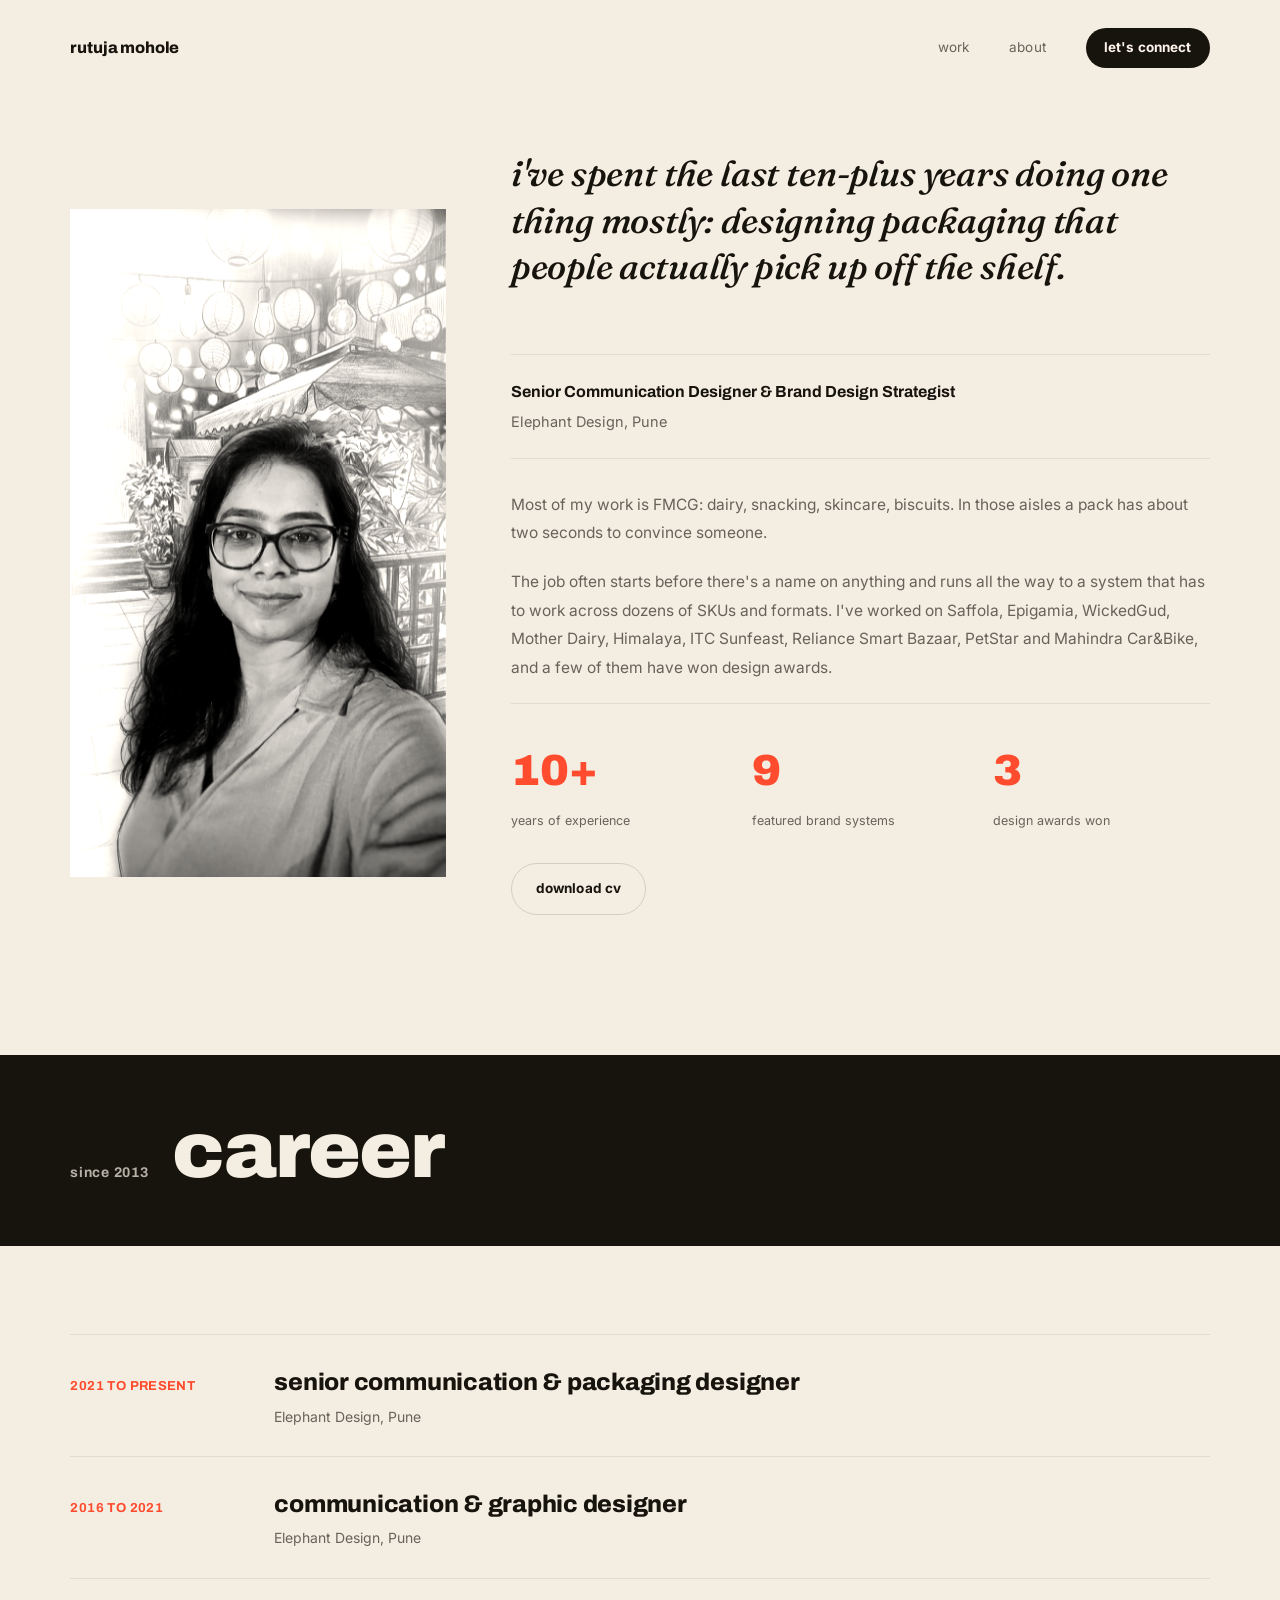
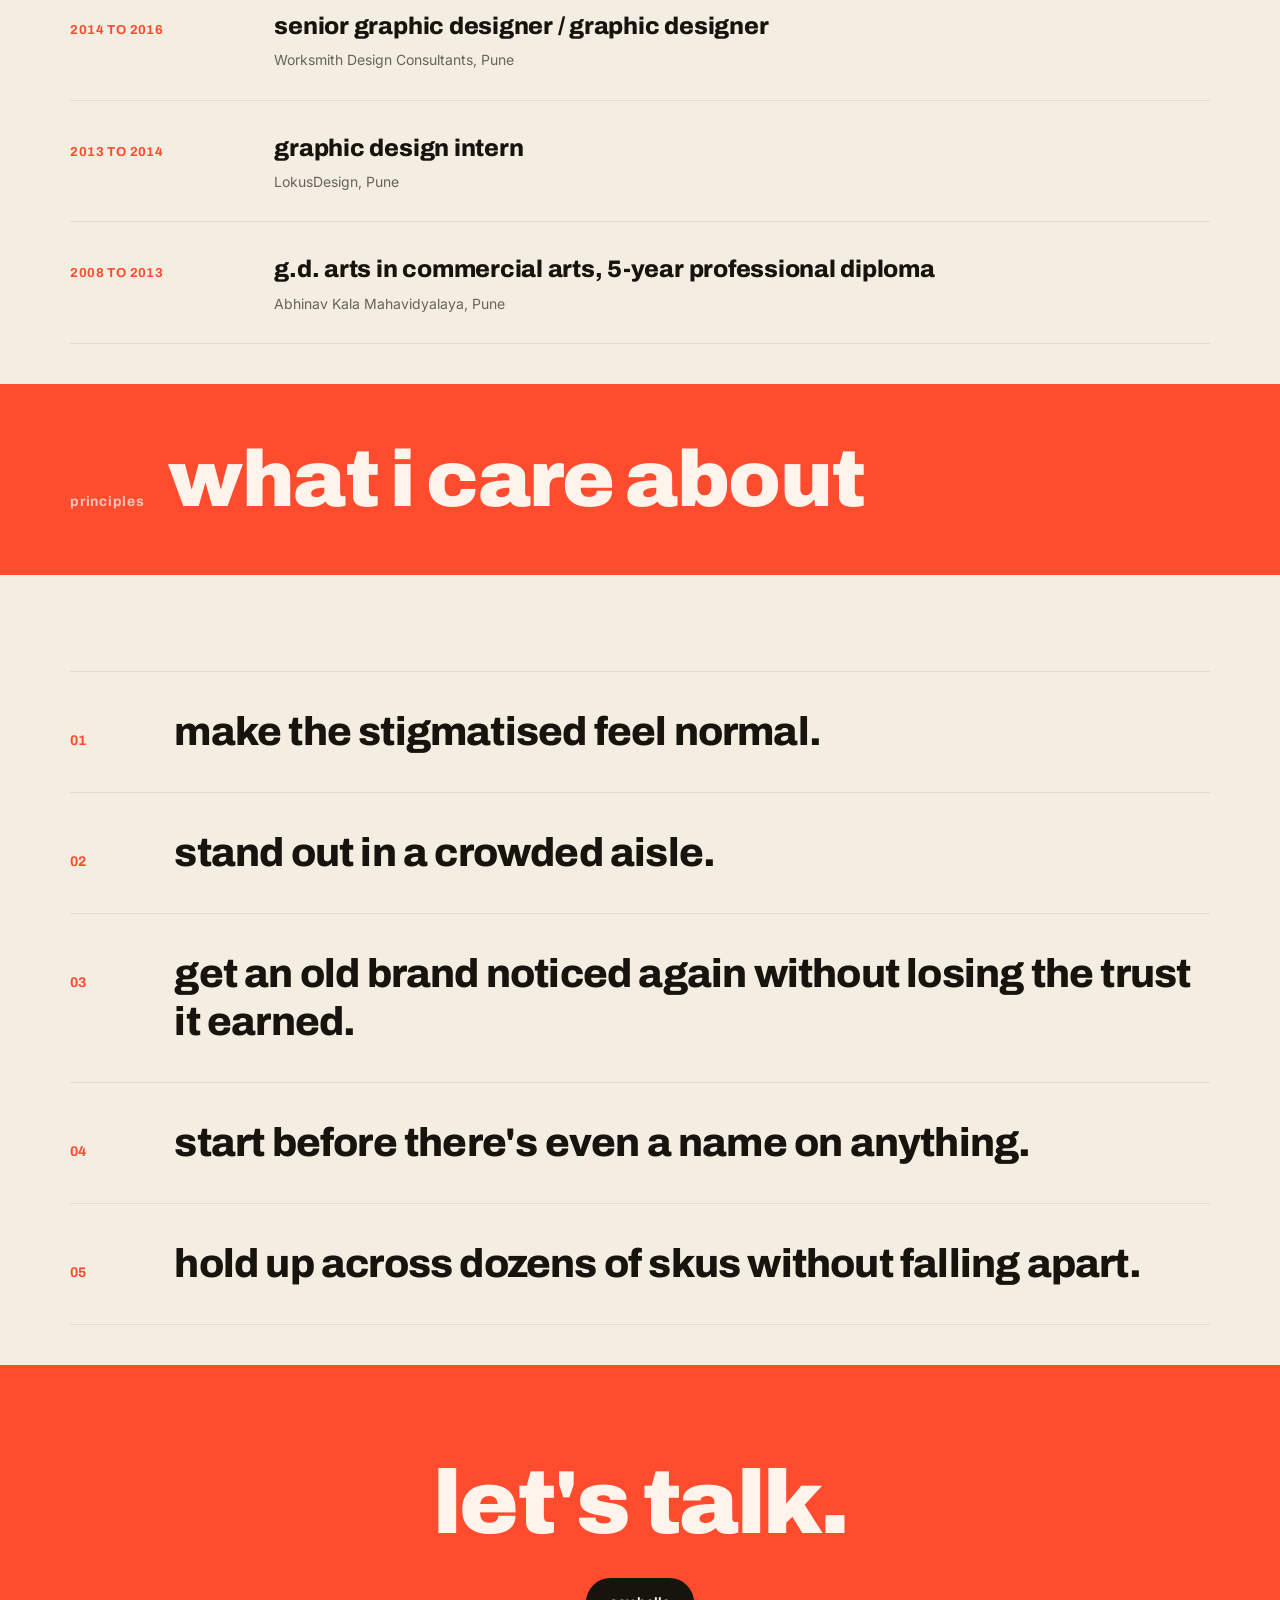
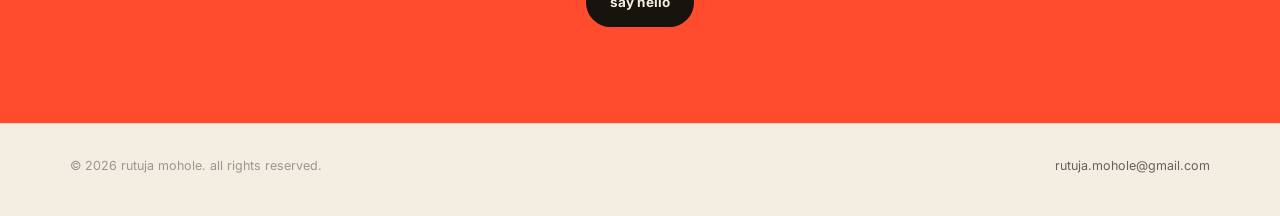
==== commit e49b31df: "Proofread copy: grammar, spelling consistency (British), role capitalisation Co-Authored-By: Claude " ====
--- a/about.html
+++ b/about.html
@@ -131,7 +131,7 @@
     <div class="philosophy-list">
       <div class="philosophy-item reveal">
         <span class="philosophy-index">01</span>
-        <span class="philosophy-statement">make the stigmatized feel normal.</span>
+        <span class="philosophy-statement">make the stigmatised feel normal.</span>
       </div>
       <div class="philosophy-item reveal">
         <span class="philosophy-index">02</span>
